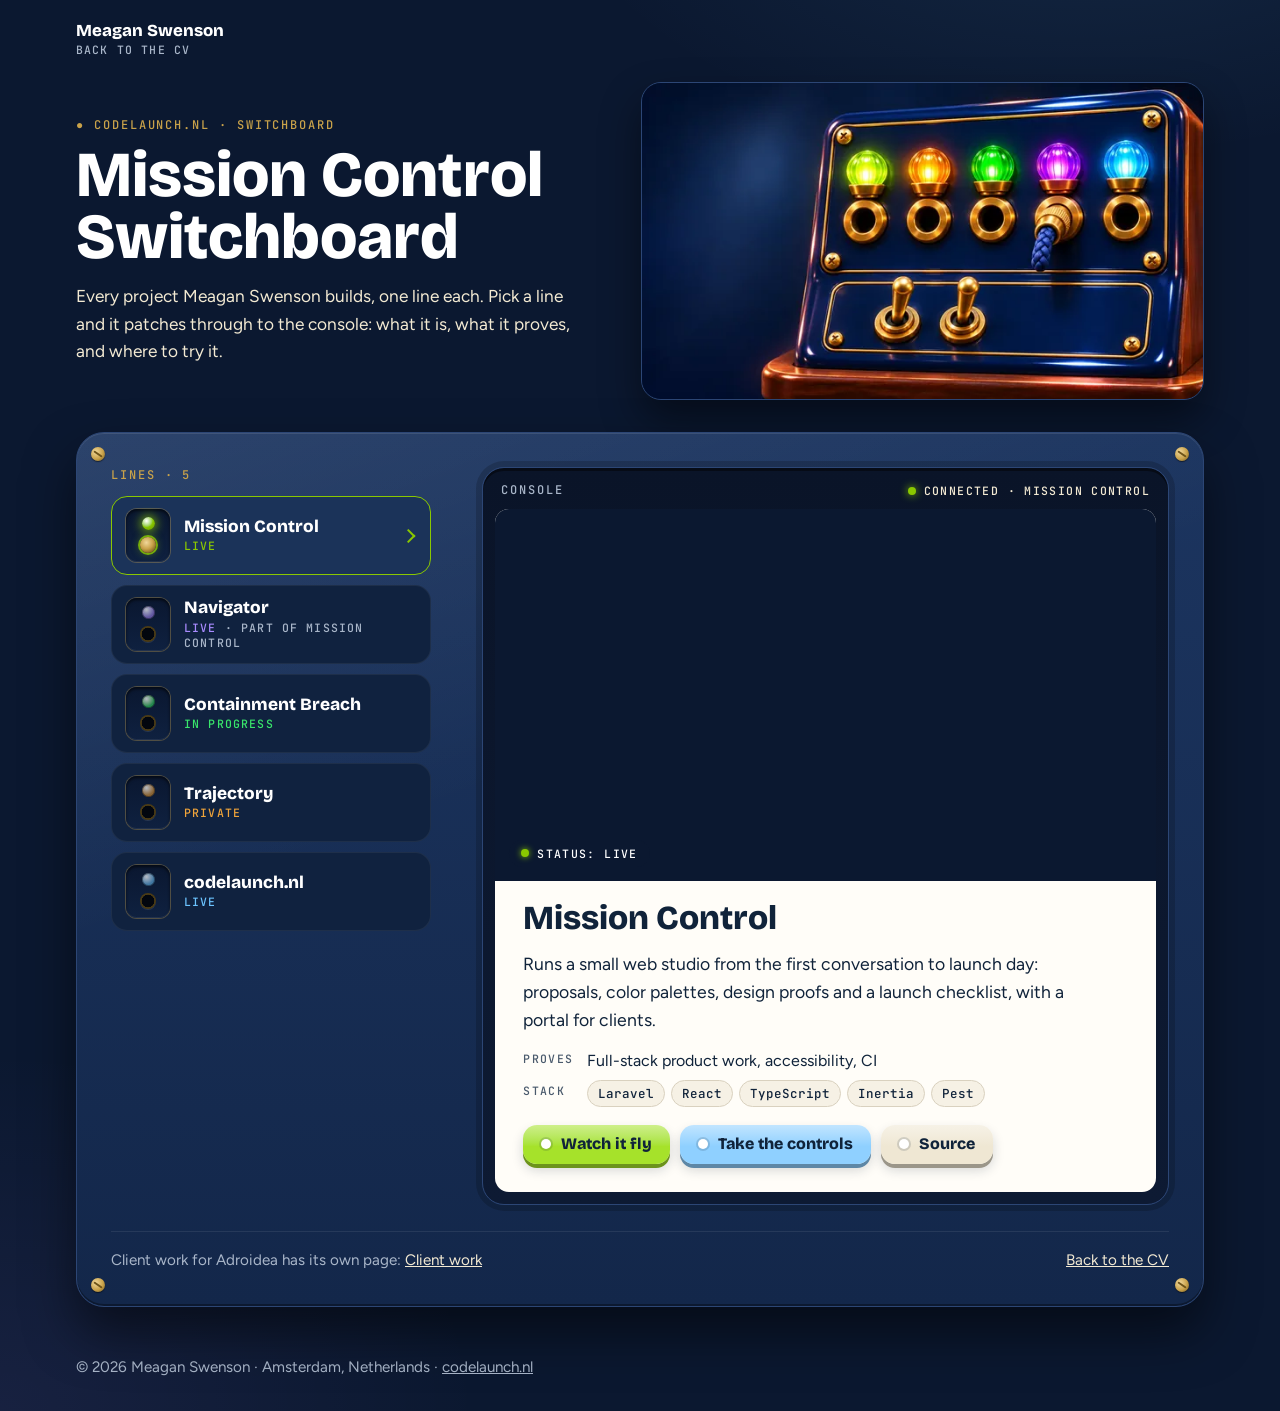
==== switchboard/index.html @ 174ffaf8 "Switchboard 02: the page, a navy enamel panel with a tablist Story 02 (docs/stories/02-switchboard-p" ====
<!DOCTYPE html>
<html lang="en">
<head>
  <meta charset="UTF-8">
  <meta name="viewport" content="width=device-width, initial-scale=1">
  <meta http-equiv="Content-Security-Policy" content="default-src 'self'; script-src 'self'; style-src 'self'; img-src 'self'; font-src 'self'; connect-src 'self'; object-src 'none'; base-uri 'self'; form-action 'none'; upgrade-insecure-requests">
  <title>Switchboard — Meagan Swenson</title>
  <meta name="description" content="Every project Meagan Swenson builds, one line each: Mission Control, Navigator, Containment Breach, Trajectory and this CV site. What each one is, what it proves, and where to try it.">
  <link rel="canonical" href="https://codelaunch.nl/switchboard/">
  <meta name="theme-color" content="#0b1830">
  <meta property="og:locale" content="en_US">

  <link rel="icon" href="../favicon.ico" sizes="48x48">
  <link rel="apple-touch-icon" href="../apple-touch-icon.png">
  <link rel="preload" href="../fonts/figtree-latin.woff2" as="font" type="font/woff2" crossorigin>
  <link rel="preload" href="../fonts/bricolage-grotesque-latin.woff2" as="font" type="font/woff2" crossorigin>
  <link rel="stylesheet" href="../css/switchboard.css">
  <!-- Not deferred on purpose: it marks <html> before the first paint, so the
       hidden lines never flash. It waits for the DOM before doing anything else. -->
  <script src="../js/switchboard.js"></script>
</head>
<body>
<a class="skip" href="#main">Skip to content</a>

<header class="top">
  <a class="home" href="../">Meagan Swenson<small>Back to the CV</small></a>
</header>

<main id="main" class="wrap">
  <div class="mast">
    <div>
      <p class="label kicker">codelaunch.nl · Switchboard</p>
      <h1>Mission Control Switchboard</h1>
      <p class="intro">Every project Meagan Swenson builds, one line each. Pick a line and it patches through to the console: what it is, what it proves, and where to try it.</p>
    </div>
    <figure class="plate">
      <img src="../images/switchboard/hero-640.webp" srcset="../images/switchboard/hero-640.webp 640w, ../images/switchboard/hero-1200.webp 1200w" sizes="(max-width: 820px) 100vw, 560px" width="1200" height="675" fetchpriority="high" alt="A navy enamel switchboard with brass jacks, five colored lamps and one plug seated in its jack">
    </figure>
  </div>

  <section class="panel" aria-labelledby="lines-label">
    <span class="screw tl"></span><span class="screw tr"></span><span class="screw bl"></span><span class="screw br"></span>
    <div class="board">
      <div class="lines-col">
        <h2 class="label lines-head" id="lines-label">Lines · 5</h2>
        <!-- Without JavaScript these are links to each card. js/switchboard.js
             turns the list into a tablist and the cards into its tab panels. -->
        <ul class="lines" id="lines" aria-labelledby="lines-label">
          <li><a class="line" id="line-mission-control" href="#mission-control" data-lamp="mc">
            <span class="jack-col" aria-hidden="true"><span class="lamp"></span><span class="jack"></span></span>
            <span class="line-text"><span class="line-name">Mission Control</span><span class="line-sub">Live</span></span>
            <span class="arrow" aria-hidden="true"></span>
          </a></li>
          <li><a class="line" id="line-navigator" href="#navigator" data-lamp="nv">
            <span class="jack-col" aria-hidden="true"><span class="lamp"></span><span class="jack"></span></span>
            <span class="line-text"><span class="line-name">Navigator</span><span class="line-sub">Live <span class="part">· part of Mission Control</span></span></span>
            <span class="arrow" aria-hidden="true"></span>
          </a></li>
          <li><a class="line" id="line-containment-breach" href="#containment-breach" data-lamp="cb">
            <span class="jack-col" aria-hidden="true"><span class="lamp"></span><span class="jack"></span></span>
            <span class="line-text"><span class="line-name">Containment Breach</span><span class="line-sub">In progress</span></span>
            <span class="arrow" aria-hidden="true"></span>
          </a></li>
          <li><a class="line" id="line-trajectory" href="#trajectory" data-lamp="tr">
            <span class="jack-col" aria-hidden="true"><span class="lamp"></span><span class="jack"></span></span>
            <span class="line-text"><span class="line-name">Trajectory</span><span class="line-sub">Private</span></span>
            <span class="arrow" aria-hidden="true"></span>
          </a></li>
          <li><a class="line" id="line-codelaunch" href="#codelaunch" data-lamp="cv">
            <span class="jack-col" aria-hidden="true"><span class="lamp"></span><span class="jack"></span></span>
            <span class="line-text"><span class="line-name">codelaunch.nl</span><span class="line-sub">Live</span></span>
            <span class="arrow" aria-hidden="true"></span>
          </a></li>
        </ul>
      </div>

      <div class="console">
        <div class="console-top">
          <span class="label">Console</span>
          <span class="rec" id="rec" data-lamp="mc" aria-hidden="true"><i></i><span id="rec-text">Connected · Mission Control</span></span>
        </div>
        <div class="screen">
<!--
  One card per line. To add or update a project, copy this template, keep the
  pane id the same as the line's href, and add its line to the list above.

          <div class="pane" id="project-id" data-lamp="mc">
            <article aria-labelledby="project-id-h">
              <div class="tile"><img src="../images/switchboard/project-id-640.webp" srcset="(640w and 1200w)" sizes="(max-width: 820px) 100vw, 720px" width="1200" height="675" loading="lazy" decoding="async" alt="What the picture shows"><span class="badge"><i></i>Status: Live</span></div>
              <div class="body">
                <h2 id="project-id-h">Project name</h2>
                <p class="one">One plain sentence: what it is.</p>
                <dl class="facts">
                  <dt>Proves</dt><dd>What it shows about the work</dd>
                  <dt>Stack</dt><dd><ul class="chips"><li>Tech</li></ul></dd>
                </dl>
                <div class="buttons"><a class="cbtn lime" href="...">Watch it fly</a></div>
              </div>
            </article>
          </div>
-->
          <div class="pane" id="mission-control" data-lamp="mc">
            <article aria-labelledby="mission-control-h">
              <div class="tile"><img src="../images/switchboard/mission-control-640.webp" srcset="../images/switchboard/mission-control-640.webp 640w, ../images/switchboard/mission-control-1200.webp 1200w" sizes="(max-width: 820px) 100vw, 720px" width="1200" height="675" decoding="async" alt="A lime and white cartoon rocket lifting off beside its launch tower at dawn"><span class="badge"><i></i>Status: Live</span></div>
              <div class="body">
                <h2 id="mission-control-h">Mission Control</h2>
                <p class="one">Runs a small web studio from the first conversation to launch day: proposals, color palettes, design proofs and a launch checklist, with a portal for clients.</p>
                <dl class="facts">
                  <dt>Proves</dt><dd>Full-stack product work, accessibility, CI</dd>
                  <dt>Stack</dt><dd><ul class="chips"><li>Laravel</li><li>React</li><li>TypeScript</li><li>Inertia</li><li>Pest</li></ul></dd>
                </dl>
                <div class="buttons">
                  <a class="cbtn lime" href="/mission-control/autopilot">Watch it fly</a>
                  <a class="cbtn sky" href="/mission-control/login">Take the controls</a>
                  <a class="cbtn cream" href="https://github.com/swens2005/mission-control" target="_blank" rel="noopener noreferrer">Source</a>
                </div>
              </div>
            </article>
          </div>

          <div class="pane" id="navigator" data-lamp="nv">
            <article aria-labelledby="navigator-h">
              <div class="tile"><img src="../images/switchboard/navigator-640.webp" srcset="../images/switchboard/navigator-640.webp 640w, ../images/switchboard/navigator-1200.webp 1200w" sizes="(max-width: 820px) 100vw, 720px" width="1200" height="675" loading="lazy" decoding="async" alt="A brass sextant emblem under a bright star, on a violet starfield"><span class="badge"><i></i>Status: Live</span></div>
              <div class="body">
                <h2 id="navigator-h">Navigator</h2>
                <p class="one">Drafts a priced proposal from a client's intake. The studio approves every line before anything is sent.</p>
                <dl class="facts">
                  <dt>Proves</dt><dd>Real AI features with guardrails and a monthly cost cap</dd>
                  <dt>Part of</dt><dd>Mission Control (Scope)</dd>
                  <dt>Stack</dt><dd><ul class="chips"><li>Laravel</li><li>Claude API</li><li>Tool use</li></ul></dd>
                </dl>
                <div class="buttons">
                  <a class="cbtn lime" href="/mission-control/autopilot">Watch it fly</a>
                  <a class="cbtn cream" href="https://github.com/swens2005/mission-control" target="_blank" rel="noopener noreferrer">Source</a>
                </div>
              </div>
            </article>
          </div>

          <div class="pane" id="containment-breach" data-lamp="cb">
            <article aria-labelledby="containment-breach-h">
              <div class="tile"><img src="../images/switchboard/containment-breach-640.webp" srcset="../images/switchboard/containment-breach-640.webp 640w, ../images/switchboard/containment-breach-1200.webp 1200w" sizes="(max-width: 820px) 100vw, 720px" width="1200" height="675" loading="lazy" decoding="async" alt="Two small robots in glass tanks before a vault door glowing with green code, one tank lit magenta"><span class="badge"><i></i>Status: In progress</span></div>
              <div class="body">
                <h2 id="containment-breach-h">Containment Breach</h2>
                <p class="one">Crash tests for AI apps: real attacks against small sample apps, tracked over time.</p>
                <dl class="facts">
                  <dt>Proves</dt><dd>AI security, TypeScript</dd>
                  <dt>Stack</dt><dd><ul class="chips"><li>TypeScript</li><li>React</li></ul></dd>
                </dl>
                <p class="note">The dashboard and the public repo are on the way.</p>
              </div>
            </article>
          </div>

          <div class="pane" id="trajectory" data-lamp="tr">
            <article aria-labelledby="trajectory-h">
              <div class="tile"><img src="../images/switchboard/trajectory-640.webp" srcset="../images/switchboard/trajectory-640.webp 640w, ../images/switchboard/trajectory-1200.webp 1200w" sizes="(max-width: 820px) 100vw, 720px" width="1200" height="675" loading="lazy" decoding="async" alt="A small ship tracing a glowing arc toward a ringed planet in an amber and violet dusk sky"><span class="badge"><i></i>Status: Private</span></div>
              <div class="body">
                <h2 id="trajectory-h">Trajectory</h2>
                <p class="one">A personal job-search app that finds jobs, scores them twice and plots a course to each one.</p>
                <dl class="facts">
                  <dt>Proves</dt><dd>AI evals, automation</dd>
                  <dt>Stack</dt><dd><ul class="chips"><li>Laravel</li><li>React</li><li>TypeScript</li></ul></dd>
                </dl>
                <p class="note">Private for now: it runs on real job data. A public demo with sample data is on the way.</p>
              </div>
            </article>
          </div>

          <div class="pane" id="codelaunch" data-lamp="cv">
            <article aria-labelledby="codelaunch-h">
              <div class="tile"><img src="../images/switchboard/codelaunch-640.webp" srcset="../images/switchboard/codelaunch-640.webp 640w, ../images/switchboard/codelaunch-1200.webp 1200w" sizes="(max-width: 820px) 100vw, 720px" width="1200" height="675" loading="lazy" decoding="async" alt="The top of codelaunch.nl: a cartoon astronaut beside the name Meagan Swenson, under hanging grass, with the altitude readout at 0 km"><span class="badge"><i></i>Status: Live</span></div>
              <div class="body">
                <h2 id="codelaunch-h">codelaunch.nl</h2>
                <p class="one">This CV site: a climb from the grass to past the Kármán line, one career floor at a time.</p>
                <dl class="facts">
                  <dt>Proves</dt><dd>Front-end craft, performance, security</dd>
                  <dt>Stack</dt><dd><ul class="chips"><li>HTML</li><li>CSS</li><li>JavaScript</li></ul></dd>
                </dl>
                <div class="buttons">
                  <a class="cbtn sky" href="../">Climb it</a>
                  <a class="cbtn cream" href="https://github.com/swens2005/meagan-swenson" target="_blank" rel="noopener noreferrer">Source</a>
                </div>
              </div>
            </article>
          </div>
        </div>
      </div>
    </div>
    <div class="panel-foot">
      <span>Client work for Adroidea has its own page: <a href="../client-work.html">Client work</a></span>
      <a href="../">Back to the CV</a>
    </div>
  </section>
</main>
<footer class="foot">© 2026 Meagan Swenson · Amsterdam, Netherlands · <a href="../">codelaunch.nl</a></footer>
</body>
</html>
---- css/switchboard.css ----
/* ==========================================================================
   Switchboard (switchboard/index.html)
   The CV's top control panel rebuilt in navy enamel: one jack per project on
   the left (a tablist), the console with the connected project on the right.
   1. Fonts   2. Tokens & base   3. Masthead   4. Panel & lines
   5. Console & cards   6. Buttons   7. Without JavaScript, print, motion
   Contrast of every text pair: docs/stories/02-switchboard-page.md
   ========================================================================== */

/* 1. Fonts (the CV's self-hosted variable fonts, SIL Open Font License) --- */

@font-face {
  font-family: "Bricolage Grotesque";
  font-style: normal;
  font-weight: 400 800;
  font-display: swap;
  src: url(../fonts/bricolage-grotesque-latin.woff2) format("woff2");
  unicode-range:
    U+0000-00FF, U+0131, U+0152-0153, U+02BB-02BC, U+02C6, U+02DA, U+02DC, U+0304, U+0308, U+0329,
    U+2000-206F, U+20AC, U+2122, U+2191, U+2193, U+2212, U+2215, U+FEFF, U+FFFD;
}
@font-face {
  font-family: "Bricolage Grotesque";
  font-style: normal;
  font-weight: 400 800;
  font-display: swap;
  src: url(../fonts/bricolage-grotesque-latin-ext.woff2) format("woff2");
  unicode-range:
    U+0100-02BA, U+02BD-02C5, U+02C7-02CC, U+02CE-02D7, U+02DD-02FF, U+0304, U+0308, U+0329,
    U+1D00-1DBF, U+1E00-1E9F, U+1EF2-1EFF, U+2020, U+20A0-20AB, U+20AD-20C0, U+2113, U+2C60-2C7F,
    U+A720-A7FF;
}
@font-face {
  font-family: "Figtree";
  font-style: normal;
  font-weight: 400 600;
  font-display: swap;
  src: url(../fonts/figtree-latin.woff2) format("woff2");
  unicode-range:
    U+0000-00FF, U+0131, U+0152-0153, U+02BB-02BC, U+02C6, U+02DA, U+02DC, U+0304, U+0308, U+0329,
    U+2000-206F, U+20AC, U+2122, U+2191, U+2193, U+2212, U+2215, U+FEFF, U+FFFD;
}
@font-face {
  font-family: "Figtree";
  font-style: normal;
  font-weight: 400 600;
  font-display: swap;
  src: url(../fonts/figtree-latin-ext.woff2) format("woff2");
  unicode-range:
    U+0100-02BA, U+02BD-02C5, U+02C7-02CC, U+02CE-02D7, U+02DD-02FF, U+0304, U+0308, U+0329,
    U+1D00-1DBF, U+1E00-1E9F, U+1EF2-1EFF, U+2020, U+20A0-20AB, U+20AD-20C0, U+2113, U+2C60-2C7F,
    U+A720-A7FF;
}
@font-face {
  font-family: "JetBrains Mono";
  font-style: normal;
  font-weight: 400 500;
  font-display: swap;
  src: url(../fonts/jetbrains-mono-latin.woff2) format("woff2");
  unicode-range:
    U+0000-00FF, U+0131, U+0152-0153, U+02BB-02BC, U+02C6, U+02DA, U+02DC, U+0304, U+0308, U+0329,
    U+2000-206F, U+20AC, U+2122, U+2191, U+2193, U+2212, U+2215, U+FEFF, U+FFFD;
}

/* 2. Tokens & base -------------------------------------------------------- */

:root {
  --night: #0b1830; /* page */
  --enamel: #13274a; /* the panel */
  --enamel-hi: #1c3560;
  --rim: #2c4675;
  --brass: #c9a24a; /* screws, jack rims, labels: 6.2:1 on enamel */
  --brass-hi: #f0d79a;
  --brass-lo: #6e5419;
  --engrave: #f3ead3; /* engraved cream text: 12.4:1 on enamel */
  --engrave-soft: #a9b6c9; /* quiet text: 6.1:1 or more on every panel surface */
  --line-bg: #10223f;
  --line-hover: #162b4f;
  --line-on: #1b3359;
  --screen: #fffdf8; /* the console screen, the CV's card color */
  --ink: #10233a; /* 15.6:1 on screen */
  --soft: #4a5a6c; /* 7.0:1 on screen */
  --chip: #f6f1e5;
  --chip-line: #d9d1bf;
  /* one lamp per world; as text they're 4.7:1 or more on every line background */
  --l-mc: #8ac800;
  --l-nv: #a98bff;
  --l-cb: #39e66b;
  --l-tr: #f0a43a;
  --l-cv: #6cc4ff;
  --display: "Bricolage Grotesque", "Arial Black", sans-serif;
  --body: "Figtree", system-ui, sans-serif;
  --mono: "JetBrains Mono", ui-monospace, Menlo, monospace;
  color-scheme: dark;
}

[data-lamp="mc"] { --lamp: var(--l-mc); }
[data-lamp="nv"] { --lamp: var(--l-nv); }
[data-lamp="cb"] { --lamp: var(--l-cb); }
[data-lamp="tr"] { --lamp: var(--l-tr); }
[data-lamp="cv"] { --lamp: var(--l-cv); }

*,
*::before,
*::after {
  box-sizing: border-box;
}

html,
body {
  overflow-x: clip;
}

body {
  margin: 0;
  background:
    radial-gradient(900px 500px at 85% -10%, rgb(108 196 255 / 10%), transparent 60%),
    radial-gradient(800px 600px at 0% 100%, rgb(169 139 255 / 8%), transparent 60%),
    var(--night);
  color: var(--engrave);
  font: 16px/1.6 var(--body);
}

a {
  color: inherit;
}

:focus-visible {
  outline: 3px solid var(--brass-hi);
  outline-offset: 3px;
}

.skip {
  position: absolute;
  left: -999px;
}
.skip:focus {
  left: 12px;
  top: 12px;
  z-index: 99;
  padding: 8px 12px;
  background: #fff;
  color: #000;
}

.label {
  font: 500 12px/1.4 var(--mono);
  letter-spacing: 0.16em;
  text-transform: uppercase;
  color: var(--brass);
}

.wrap,
.top,
.foot {
  max-width: 1160px;
  margin: 0 auto;
  padding-left: max(16px, env(safe-area-inset-left, 0px));
  padding-right: max(16px, env(safe-area-inset-right, 0px));
}

.top {
  padding-top: 18px;
}
.home {
  display: inline-grid;
  font: 800 1.05rem/1.2 var(--display);
  color: #fff;
  text-decoration: none;
}
.home small {
  font: 500 11.5px/1.5 var(--mono);
  letter-spacing: 0.1em;
  text-transform: uppercase;
  color: var(--engrave-soft);
}
.home:hover small {
  color: var(--engrave);
}

.wrap {
  display: grid;
  gap: 32px;
  padding-top: 24px;
  padding-bottom: 48px;
}

.foot {
  padding-bottom: 32px;
  font-size: 0.95rem;
  color: var(--engrave-soft);
}

/* 3. Masthead ------------------------------------------------------------- */

.mast {
  display: grid;
  grid-template-columns: minmax(0, 1fr) minmax(0, 1.05fr);
  gap: 28px;
  align-items: center;
}
.kicker {
  margin: 0;
}
.kicker::before {
  content: "● ";
  content: "● " / ""; /* decorative: screen readers skip it */
}
h1 {
  font: 800 clamp(2.2rem, 5.6vw, 4rem)/0.98 var(--display);
  margin: 10px 0 14px;
  color: #fff;
  text-wrap: balance;
}
.intro {
  margin: 0;
  max-width: 46ch;
  font-size: 1.08rem;
}
.plate {
  margin: 0;
  border-radius: 20px;
  overflow: hidden;
  border: 1px solid var(--rim);
  box-shadow: 0 20px 40px rgb(0 0 0 / 45%);
  background: var(--enamel);
}
.plate img {
  display: block;
  width: 100%;
  height: auto;
}

/* 4. Panel & lines -------------------------------------------------------- */

.panel {
  position: relative;
  background:
    linear-gradient(160deg, rgb(255 255 255 / 7%), transparent 40%),
    linear-gradient(180deg, var(--enamel-hi), var(--enamel));
  border: 1px solid var(--rim);
  border-radius: 28px;
  padding: 34px clamp(16px, 3vw, 34px);
  box-shadow:
    0 1px 0 rgb(255 255 255 / 10%) inset,
    0 -2px 0 rgb(0 0 0 / 35%) inset,
    0 26px 50px rgb(0 0 0 / 50%);
}
.screw {
  position: absolute;
  width: 14px;
  height: 14px;
  border-radius: 50%;
  background: radial-gradient(circle at 35% 35%, var(--brass-hi), var(--brass) 55%, var(--brass-lo));
  box-shadow: 0 1px 1px rgb(0 0 0 / 50%);
}
.screw::after {
  content: "";
  position: absolute;
  inset: 6px 2px;
  background: var(--brass-lo);
  border-radius: 1px;
  transform: rotate(35deg);
}
.screw.tl { top: 14px; left: 14px; }
.screw.tr { top: 14px; right: 14px; }
.screw.bl { bottom: 14px; left: 14px; }
.screw.br { bottom: 14px; right: 14px; }

.board {
  display: grid;
  grid-template-columns: minmax(250px, 320px) minmax(0, 1fr);
  gap: clamp(24px, 4vw, 56px);
  align-items: start;
}

.lines-head {
  margin: 0 0 12px;
}
.lines {
  list-style: none;
  margin: 0;
  padding: 0;
  display: grid;
  gap: 10px;
}
.line {
  display: grid;
  grid-template-columns: auto 1fr auto;
  align-items: center;
  gap: 14px;
  padding: 12px 14px;
  border-radius: 16px;
  text-decoration: none;
  cursor: pointer;
  background: var(--line-bg);
  border: 1px solid rgb(255 255 255 / 6%);
  transition: background-color 0.2s, border-color 0.2s;
}
.line:hover {
  background: var(--line-hover);
}
.line[aria-selected="true"] {
  background: var(--line-on);
  border-color: var(--lamp);
}
.line:focus-visible {
  outline-offset: 2px;
}

/* the socket plate: lamp and jack mounted on one small enamel plate */
.jack-col {
  display: grid;
  justify-items: center;
  align-content: center;
  gap: 7px;
  width: 44px;
  padding: 8px 0 9px;
  border-radius: 11px;
  background: linear-gradient(180deg, #0a1730, #0f2140);
  box-shadow:
    inset 0 2px 3px rgb(0 0 0 / 60%),
    inset 0 -1px 0 rgb(255 255 255 / 8%),
    0 0 0 1px rgb(201 162 74 / 35%);
}
.lamp {
  width: 13px;
  height: 13px;
  border-radius: 50%;
  background: radial-gradient(circle at 35% 30%, rgb(255 255 255 / 70%), color-mix(in srgb, var(--lamp) 55%, var(--night)) 60%);
  box-shadow: inset 0 0 0 1px rgb(0 0 0 / 40%);
  transition: background 0.25s, box-shadow 0.25s;
}
.line[aria-selected="true"] .lamp {
  background: radial-gradient(circle at 35% 30%, #fff, var(--lamp) 50%, color-mix(in srgb, var(--lamp) 70%, #000));
  box-shadow: 0 0 10px 2px color-mix(in srgb, var(--lamp) 70%, transparent);
}
/* an empty jack: a recessed hole with a thin brass bushing */
.jack {
  width: 16px;
  height: 16px;
  border-radius: 50%;
  background: radial-gradient(circle, #02060e 0 54%, #4b3b14 58% 74%, #2a210b 78%);
  box-shadow: 0 1px 0 rgb(255 255 255 / 10%);
}
/* connected: a plug is seated in the jack, its collar lit by the lamp */
.line[aria-selected="true"] .jack {
  background: radial-gradient(circle at 40% 35%, var(--brass-hi), var(--brass) 45%, #7a5e1c 80%);
  box-shadow:
    0 0 0 2px color-mix(in srgb, var(--lamp) 80%, transparent),
    0 0 8px color-mix(in srgb, var(--lamp) 60%, transparent);
}
.arrow {
  width: 10px;
  height: 10px;
  margin-right: 4px;
  border-top: 2px solid var(--lamp);
  border-right: 2px solid var(--lamp);
  transform: rotate(45deg);
  opacity: 0;
  transition: opacity 0.2s, transform 0.2s;
}
.line[aria-selected="true"] .arrow {
  opacity: 1;
  transform: rotate(45deg) translate(1px, -1px);
}
.line-text {
  display: grid;
  gap: 2px;
  min-width: 0;
}
.line-name {
  font: 800 1.08rem/1.2 var(--display);
  color: #fff;
}
.line-sub {
  font: 500 11.5px/1.3 var(--mono);
  letter-spacing: 0.1em;
  text-transform: uppercase;
  color: var(--lamp);
}
.line-sub .part {
  color: var(--engrave-soft);
}

/* 5. Console & cards ------------------------------------------------------ */

.console {
  background: linear-gradient(180deg, #0a1428, #0d1a33);
  border: 1px solid var(--rim);
  border-radius: 22px;
  padding: 12px;
  box-shadow: 0 3px 0 rgb(0 0 0 / 45%) inset, 0 0 0 6px rgb(0 0 0 / 18%);
}
.console-top {
  display: flex;
  flex-wrap: wrap;
  align-items: center;
  justify-content: space-between;
  gap: 4px 12px;
  padding: 2px 6px 10px;
}
.console-top .label {
  color: var(--engrave-soft);
}
.rec {
  display: none;
  align-items: center;
  gap: 8px;
  font: 500 11.5px var(--mono);
  letter-spacing: 0.12em;
  text-transform: uppercase;
  color: var(--engrave);
}
.js .rec {
  display: inline-flex;
}
.rec i {
  width: 8px;
  height: 8px;
  border-radius: 50%;
  background: var(--lamp);
  box-shadow: 0 0 8px var(--lamp);
}

.screen {
  display: grid;
  gap: 12px;
}
.pane {
  background: var(--screen);
  color: var(--ink);
  border-radius: 14px;
  overflow: hidden;
  scroll-margin-top: 16px;
}
.pane[hidden] {
  display: none;
}
.tile {
  position: relative;
  aspect-ratio: 16 / 9;
  overflow: hidden;
  background: var(--night);
}
.tile img {
  display: block;
  width: 100%;
  height: 100%;
  object-fit: cover;
}
.badge {
  position: absolute;
  left: 14px;
  bottom: 14px;
  display: inline-flex;
  align-items: center;
  gap: 8px;
  padding: 6px 12px;
  border-radius: 999px;
  background: var(--night);
  color: #fff;
  font: 500 11.5px var(--mono);
  letter-spacing: 0.12em;
  text-transform: uppercase;
}
.badge i {
  width: 8px;
  height: 8px;
  border-radius: 50%;
  background: var(--lamp);
  box-shadow: 0 0 6px var(--lamp);
}
.body {
  padding: 20px clamp(16px, 2.6vw, 28px) 24px;
  display: grid;
  gap: 14px;
}
.body h2 {
  font: 800 clamp(1.5rem, 3vw, 2.1rem)/1.05 var(--display);
  margin: 0;
  text-wrap: balance;
}
.one {
  margin: 0;
  font-size: 1.1rem;
  max-width: 52ch;
}
.facts {
  display: grid;
  grid-template-columns: auto 1fr;
  gap: 6px 14px;
  margin: 0;
}
.facts dt {
  font: 500 11.5px/1.9 var(--mono);
  letter-spacing: 0.12em;
  text-transform: uppercase;
  color: var(--soft);
}
.facts dd {
  margin: 0;
}
.chips {
  list-style: none;
  margin: 0;
  padding: 0;
  display: flex;
  flex-wrap: wrap;
  gap: 6px;
}
.chips li {
  padding: 2px 10px;
  border-radius: 999px;
  border: 1px solid var(--chip-line);
  background: var(--chip);
  font: 500 12.5px/1.7 var(--mono);
}
.note {
  margin: 0;
  font: 500 12.5px/1.6 var(--mono);
  letter-spacing: 0.04em;
  color: var(--soft);
}

/* 6. Buttons: the CV's glossy buttons with the darker bottom lip ---------- */

.buttons {
  display: flex;
  flex-wrap: wrap;
  gap: 10px 10px;
  padding: 4px 0 4px;
}
.cbtn {
  display: inline-flex;
  align-items: center;
  gap: 10px;
  padding: 10px 18px 11px;
  border-radius: 14px;
  font: 800 1rem/1.1 var(--display);
  color: var(--ink);
  text-decoration: none;
  background: linear-gradient(180deg, color-mix(in srgb, var(--c) 55%, #fff), var(--c) 55%);
  box-shadow:
    0 4px 0 color-mix(in srgb, var(--c) 65%, #000),
    0 6px 12px rgb(16 35 58 / 18%);
  transition: transform 0.12s, box-shadow 0.12s;
}
.cbtn::before {
  content: "";
  width: 10px;
  height: 10px;
  border-radius: 50%;
  background: #fff;
  box-shadow: 0 0 0 2px rgb(16 35 58 / 15%);
}
.cbtn:hover {
  transform: translateY(-1px);
}
.cbtn:active {
  transform: translateY(3px);
  box-shadow: 0 1px 0 color-mix(in srgb, var(--c) 65%, #000);
}
.cbtn.lime { --c: #a6e22a; }
.cbtn.sky { --c: #8fd0ff; }
.cbtn.cream { --c: #efe7d3; }
.cbtn:focus-visible {
  outline-color: var(--ink);
}

.panel-foot {
  margin-top: 26px;
  padding-top: 16px;
  border-top: 1px solid rgb(255 255 255 / 8%);
  display: flex;
  flex-wrap: wrap;
  justify-content: space-between;
  gap: 10px 20px;
  font-size: 0.95rem;
  color: var(--engrave-soft);
}
.panel-foot a {
  color: var(--engrave);
}

/* 7. Responsive, without JavaScript, print, motion ------------------------ */

@media (max-width: 820px) {
  .mast,
  .board {
    grid-template-columns: 1fr;
  }
  /* the lines sit above the console, so the arrow points down */
  .line[aria-selected="true"] .arrow {
    transform: rotate(135deg);
  }
}

@media (max-width: 480px) {
  /* the label goes above its value, so the chips get the full width */
  .facts {
    grid-template-columns: 1fr;
    gap: 0;
  }
  .facts dd + dt {
    margin-top: 8px;
  }
}

/* Without JavaScript every card shows. With it, only the connected card
   shows ([hidden] above); in the moment before the script picks one, only
   the first (Mission Control), so nothing flashes. */
.js:not(.js-ready) .pane:not(:first-of-type) {
  display: none;
}

@media print {
  body {
    background: #fff;
    color: #000;
  }
  .top,
  .skip,
  .plate,
  .lines-col,
  .console-top,
  .tile,
  .screw,
  .panel-foot {
    display: none !important;
  }
  .panel,
  .console {
    background: none;
    border: 0;
    box-shadow: none;
    padding: 0;
  }
  .board {
    display: block;
  }
  h1,
  .intro {
    color: #000;
  }
  .pane,
  .js .pane,
  .pane[hidden] {
    display: block !important;
    border: 1px solid #999;
    break-inside: avoid;
  }
  .cbtn {
    box-shadow: none;
    background: none;
    border: 1px solid #999;
  }
  .cbtn[href^="http"]::after {
    content: " " attr(href);
    font: 400 0.8rem var(--mono);
  }
  .foot {
    color: #000;
  }
}

@media (prefers-reduced-motion: reduce) {
  *,
  *::before,
  *::after {
    transition: none !important;
    animation: none !important;
  }
}
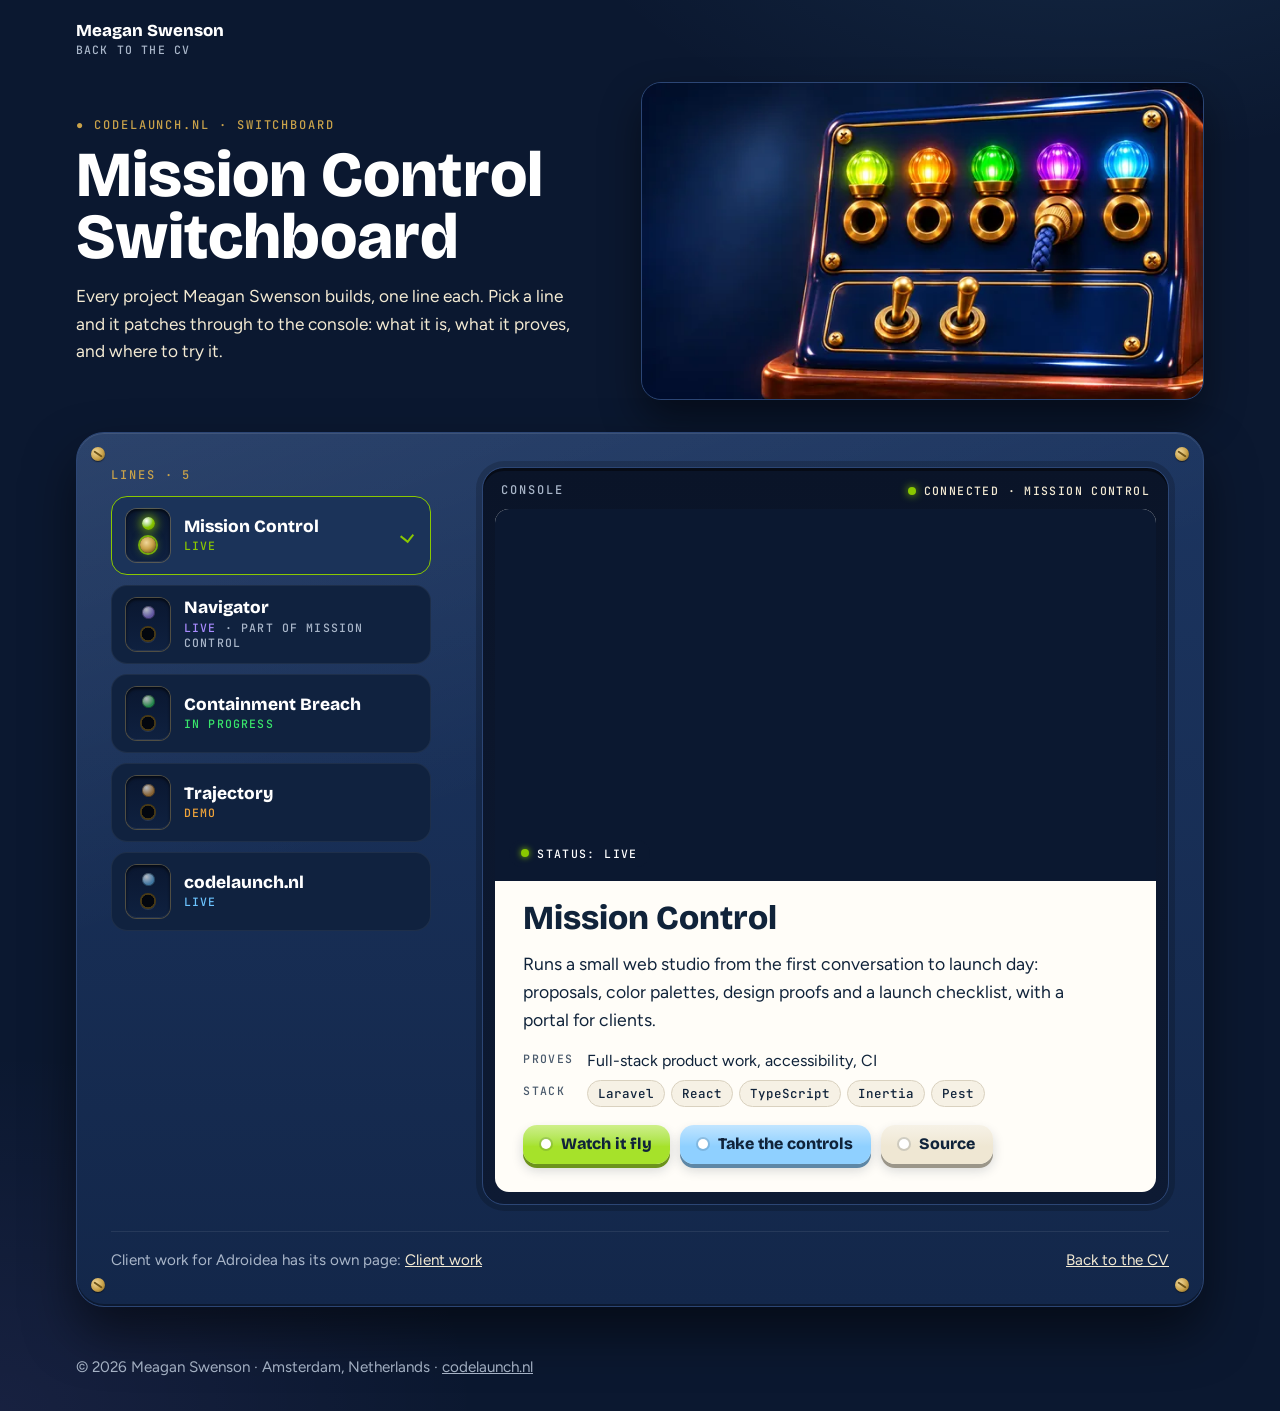
==== commit 22045844: "Switchboard: Trajectory's line gets Try the demo The public demo (Trajectory story 70) is at /trajec" ====
--- a/switchboard/index.html
+++ b/switchboard/index.html
@@ -8,7 +8,18 @@
   <meta name="description" content="Every project Meagan Swenson builds, one line each: Mission Control, Navigator, Containment Breach, Trajectory and this CV site. What each one is, what it proves, and where to try it.">
   <link rel="canonical" href="https://codelaunch.nl/switchboard/">
   <meta name="theme-color" content="#0b1830">
+
+  <!-- social share preview -->
+  <meta property="og:type" content="website">
+  <meta property="og:url" content="https://codelaunch.nl/switchboard/">
+  <meta property="og:title" content="Mission Control Switchboard — Meagan Swenson">
+  <meta property="og:description" content="Every project Meagan Swenson builds, one line each: what it is, what it proves, and where to try it.">
+  <meta property="og:image" content="https://codelaunch.nl/images/switchboard/og.jpg">
+  <meta property="og:image:width" content="1200">
+  <meta property="og:image:height" content="630">
+  <meta property="og:image:alt" content="Mission Control Switchboard: a navy enamel switchboard with five colored lamps and brass jacks">
   <meta property="og:locale" content="en_US">
+  <meta name="twitter:card" content="summary_large_image">
 
   <link rel="icon" href="../favicon.ico" sizes="48x48">
   <link rel="apple-touch-icon" href="../apple-touch-icon.png">
@@ -63,7 +74,7 @@
           </a></li>
           <li><a class="line" id="line-trajectory" href="#trajectory" data-lamp="tr">
             <span class="jack-col" aria-hidden="true"><span class="lamp"></span><span class="jack"></span></span>
-            <span class="line-text"><span class="line-name">Trajectory</span><span class="line-sub">Private</span></span>
+            <span class="line-text"><span class="line-name">Trajectory</span><span class="line-sub">Demo</span></span>
             <span class="arrow" aria-hidden="true"></span>
           </a></li>
           <li><a class="line" id="line-codelaunch" href="#codelaunch" data-lamp="cv">
@@ -154,7 +165,7 @@
 
           <div class="pane" id="trajectory" data-lamp="tr">
             <article aria-labelledby="trajectory-h">
-              <div class="tile"><img src="../images/switchboard/trajectory-640.webp" srcset="../images/switchboard/trajectory-640.webp 640w, ../images/switchboard/trajectory-1200.webp 1200w" sizes="(max-width: 820px) 100vw, 720px" width="1200" height="675" loading="lazy" decoding="async" alt="A small ship tracing a glowing arc toward a ringed planet in an amber and violet dusk sky"><span class="badge"><i></i>Status: Private</span></div>
+              <div class="tile"><img src="../images/switchboard/trajectory-640.webp" srcset="../images/switchboard/trajectory-640.webp 640w, ../images/switchboard/trajectory-1200.webp 1200w" sizes="(max-width: 820px) 100vw, 720px" width="1200" height="675" loading="lazy" decoding="async" alt="A small ship tracing a glowing arc toward a ringed planet in an amber and violet dusk sky"><span class="badge"><i></i>Status: Demo</span></div>
               <div class="body">
                 <h2 id="trajectory-h">Trajectory</h2>
                 <p class="one">A personal job-search app that finds jobs, scores them twice and plots a course to each one.</p>
@@ -162,7 +173,10 @@
                   <dt>Proves</dt><dd>AI evals, automation</dd>
                   <dt>Stack</dt><dd><ul class="chips"><li>Laravel</li><li>React</li><li>TypeScript</li></ul></dd>
                 </dl>
-                <p class="note">Private for now: it runs on real job data. A public demo with sample data is on the way.</p>
+                <div class="buttons">
+                  <a class="cbtn sky" href="/trajectory-demo/login">Try the demo</a>
+                </div>
+                <p class="note">The real app is private: it runs on a real job search. The demo has made-up jobs and resets every night.</p>
               </div>
             </article>
           </div>
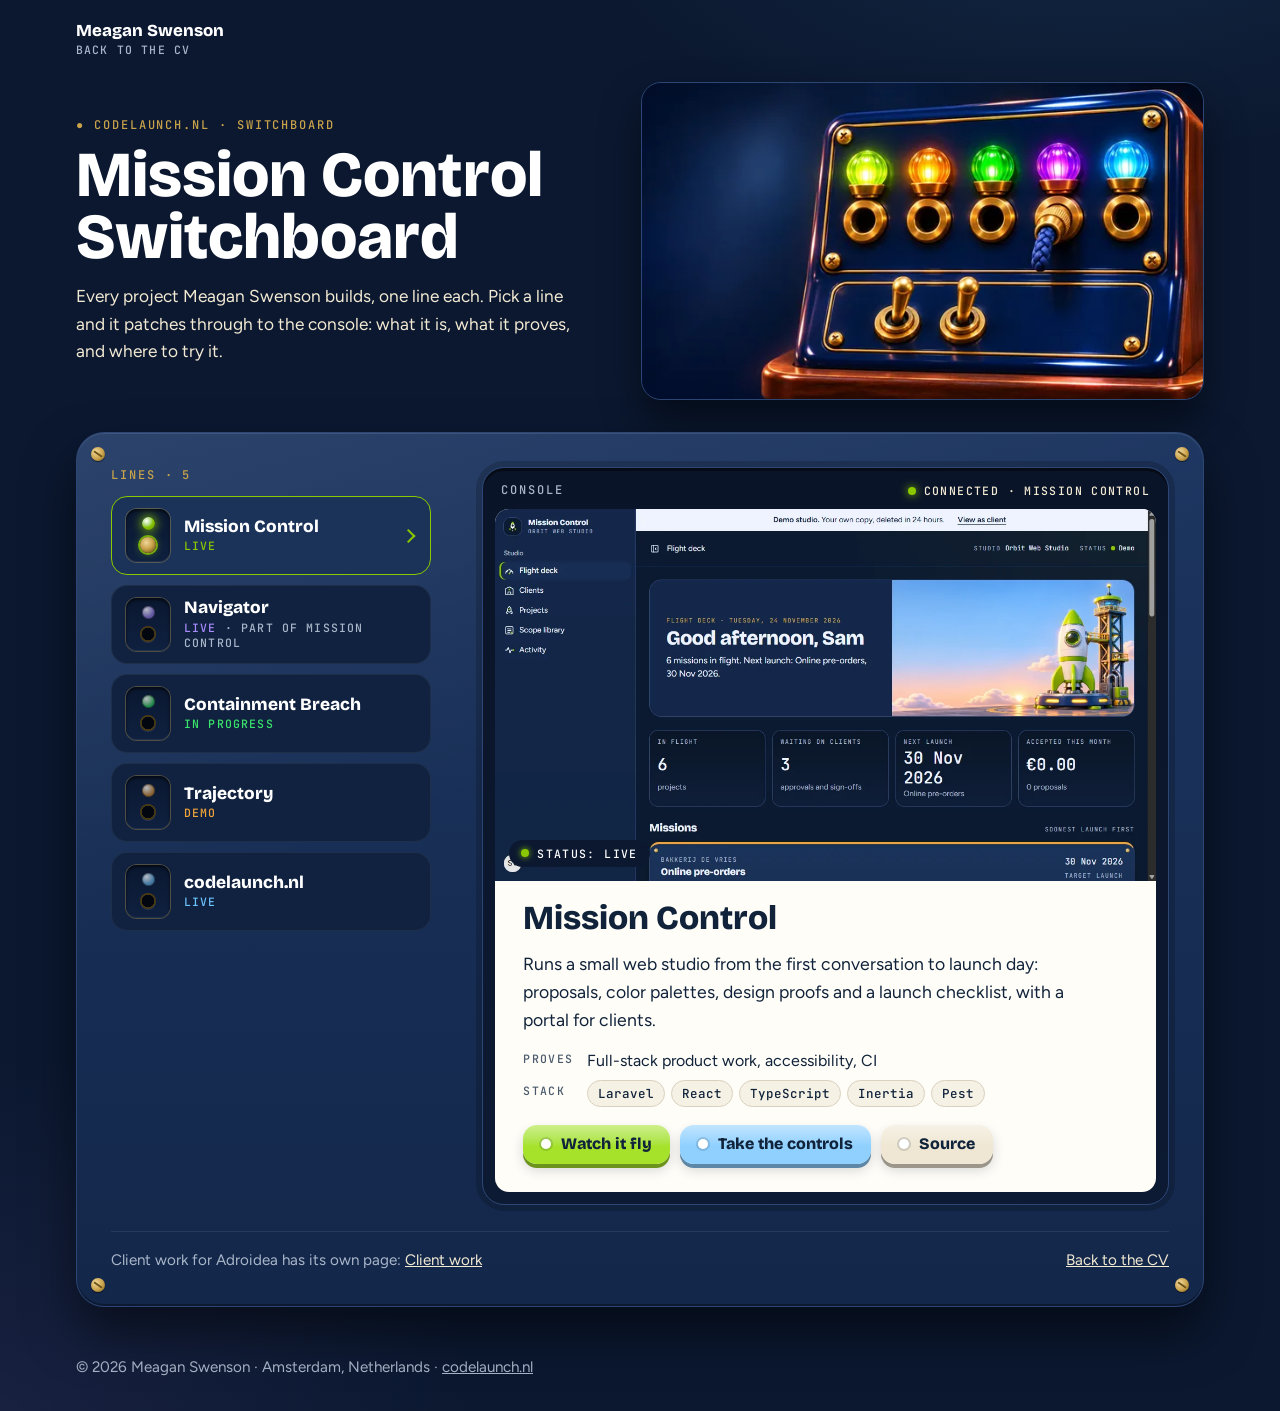
==== commit 982459f3: "Switchboard story 05: real screenshots for Mission Control and Trajectory Both redesigns have shippe" ====
--- a/switchboard/index.html
+++ b/switchboard/index.html
@@ -112,7 +112,7 @@
 -->
           <div class="pane" id="mission-control" data-lamp="mc">
             <article aria-labelledby="mission-control-h">
-              <div class="tile"><img src="../images/switchboard/mission-control-640.webp" srcset="../images/switchboard/mission-control-640.webp 640w, ../images/switchboard/mission-control-1200.webp 1200w" sizes="(max-width: 820px) 100vw, 720px" width="1200" height="675" decoding="async" alt="A lime and white cartoon rocket lifting off beside its launch tower at dawn"><span class="badge"><i></i>Status: Live</span></div>
+              <div class="tile"><img src="../images/switchboard/mission-control-screen-640.webp" srcset="../images/switchboard/mission-control-screen-640.webp 640w, ../images/switchboard/mission-control-screen-1200.webp 1200w" sizes="(max-width: 820px) 100vw, 720px" width="1200" height="675" decoding="async" alt="Mission Control's flight deck in a demo studio: a greeting, six projects in flight, three waiting on clients, and the next launch date, beside a lime rocket on its pad"><span class="badge"><i></i>Status: Live</span></div>
               <div class="body">
                 <h2 id="mission-control-h">Mission Control</h2>
                 <p class="one">Runs a small web studio from the first conversation to launch day: proposals, color palettes, design proofs and a launch checklist, with a portal for clients.</p>
@@ -165,7 +165,7 @@
 
           <div class="pane" id="trajectory" data-lamp="tr">
             <article aria-labelledby="trajectory-h">
-              <div class="tile"><img src="../images/switchboard/trajectory-640.webp" srcset="../images/switchboard/trajectory-640.webp 640w, ../images/switchboard/trajectory-1200.webp 1200w" sizes="(max-width: 820px) 100vw, 720px" width="1200" height="675" loading="lazy" decoding="async" alt="A small ship tracing a glowing arc toward a ringed planet in an amber and violet dusk sky"><span class="badge"><i></i>Status: Demo</span></div>
+              <div class="tile"><img src="../images/switchboard/trajectory-screen-640.webp" srcset="../images/switchboard/trajectory-screen-640.webp 640w, ../images/switchboard/trajectory-screen-1200.webp 1200w" sizes="(max-width: 820px) 100vw, 720px" width="1200" height="675" loading="lazy" decoding="async" alt="The Trajectory demo's Jobs page in its dusk look: a brass telescope under a violet sky, a demo notice, and filters for the job list"><span class="badge"><i></i>Status: Demo</span></div>
               <div class="body">
                 <h2 id="trajectory-h">Trajectory</h2>
                 <p class="one">A personal job-search app that finds jobs, scores them twice and plots a course to each one.</p>
